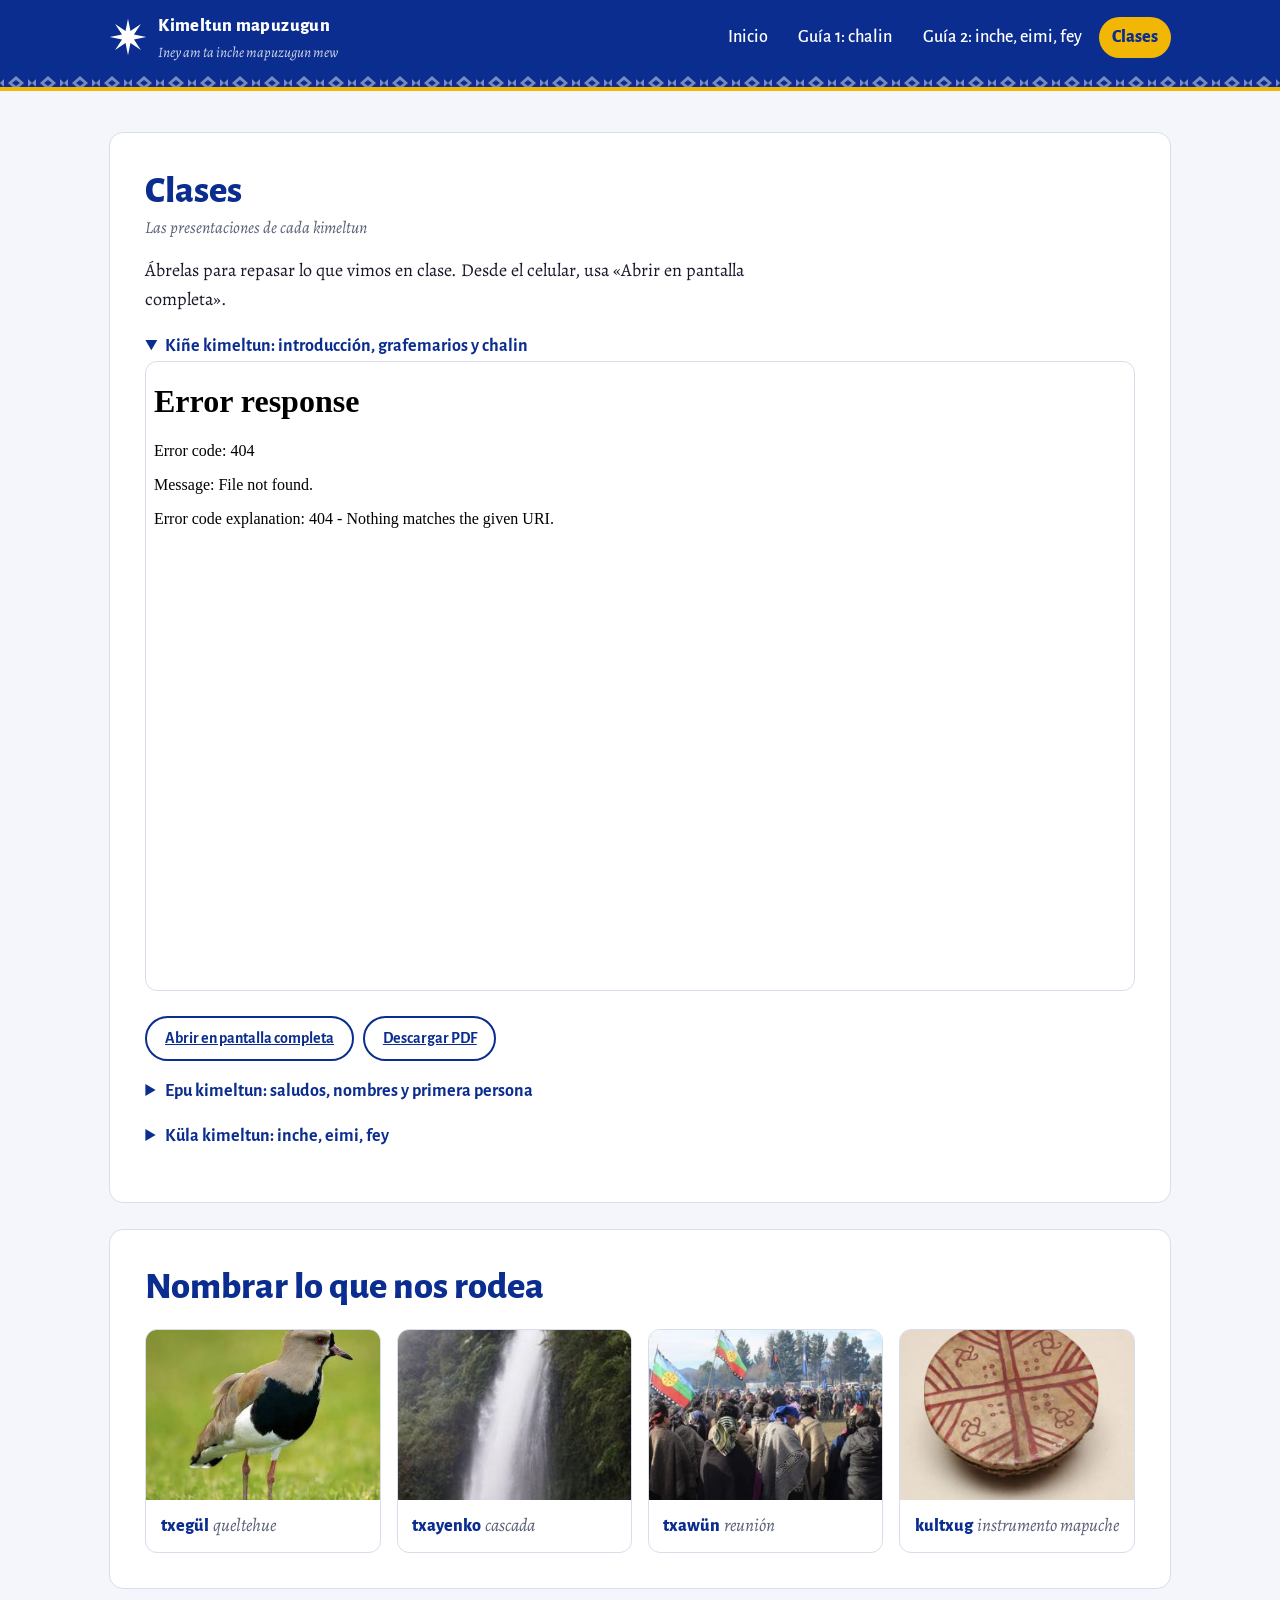
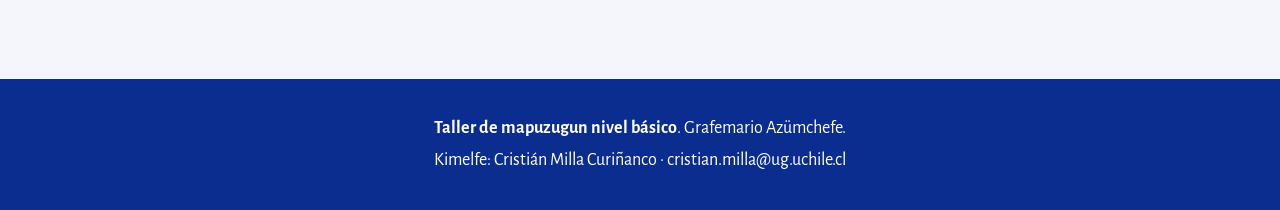
==== clases.html @ acc79091 "Add files via upload" ====
<!DOCTYPE html>
<html lang="es">
<head>
<meta charset="UTF-8">
<meta name="viewport" content="width=device-width, initial-scale=1">
<title>Clases · Kimeltun mapuzugun</title>
<link rel="icon" href="data:image/svg+xml,%3Csvg xmlns='http://www.w3.org/2000/svg' viewBox='0 0 100 100'%3E%3Crect width='100' height='100' rx='20' fill='%230A2D8F'/%3E%3Cpolygon fill='%23fff' points='50,6 56,36 81,19 64,44 94,50 64,56 81,81 56,64 50,94 44,64 19,81 36,56 6,50 36,44 19,19 44,36'/%3E%3C/svg%3E">
<link rel="preconnect" href="https://fonts.googleapis.com">
<link rel="preconnect" href="https://fonts.gstatic.com" crossorigin>
<link href="https://fonts.googleapis.com/css2?family=Alegreya+Sans:wght@400;500;700;800&family=Alegreya:ital,wght@0,400;0,500;1,400&display=swap" rel="stylesheet">
<link rel="stylesheet" href="estilos.css">
</head>
<body>
<header class="cab"><div class="cab-in">
  <a class="marca" href="index.html">
    <svg viewBox="0 0 100 100" aria-hidden="true"><polygon points="50,2 56.5,34.3 83.9,16.1 65.7,43.5 98,50 65.7,56.5 83.9,83.9 56.5,65.7 50,98 43.5,65.7 16.1,83.9 34.3,56.5 2,50 34.3,43.5 16.1,16.1 43.5,34.3"/></svg>
    <span><b>Kimeltun mapuzugun</b><small>Iney am ta inche mapuzugun mew</small></span>
  </a>
  <nav><a href="index.html">Inicio</a><a href="guia-1.html">Guía 1: chalin</a><a href="guia-2.html">Guía 2: inche, eimi, fey</a><a href="clases.html">Clases</a></nav>
</div></header>
<div class="nimin"></div>

<main>
<section class="bloque">
  <h2>Clases<small>Las presentaciones de cada kimeltun</small></h2>
  <p>Ábrelas para repasar lo que vimos en clase. Desde el celular, usa «Abrir en pantalla completa».</p>

  <details class="clase" open>
    <summary>Kiñe kimeltun: introducción, grafemarios y chalin</summary>
    <iframe src="clases/kimeltun-1.pdf" title="Presentación Kimeltun 1" loading="lazy"></iframe>
    <div class="acciones"><a class="btn sec" href="clases/kimeltun-1.pdf" target="_blank" rel="noopener">Abrir en pantalla completa</a><a class="btn sec" href="clases/kimeltun-1.pdf" download>Descargar PDF</a></div>
  </details>

  <details class="clase">
    <summary>Epu kimeltun: saludos, nombres y primera persona</summary>
    <iframe src="clases/kimeltun-2.pdf" title="Presentación Kimeltun 2" loading="lazy"></iframe>
    <div class="acciones"><a class="btn sec" href="clases/kimeltun-2.pdf" target="_blank" rel="noopener">Abrir en pantalla completa</a><a class="btn sec" href="clases/kimeltun-2.pdf" download>Descargar PDF</a></div>
  </details>

  <details class="clase">
    <summary>Küla kimeltun: inche, eimi, fey</summary>
    <iframe src="clases/kimeltun-3.pdf" title="Presentación Kimeltun 3" loading="lazy"></iframe>
    <div class="acciones"><a class="btn sec" href="clases/kimeltun-3.pdf" target="_blank" rel="noopener">Abrir en pantalla completa</a><a class="btn sec" href="clases/kimeltun-3.pdf" download>Descargar PDF</a></div>
  </details>
</section>

<section class="bloque">
  <h2>Nombrar lo que nos rodea</h2>
  <div class="grid">
    <div class="sonido"><img src="img/txegul.jpg" alt="Queltehue en el pasto" style="height:170px;width:100%;object-fit:cover"><div><span class="mz">txegül</span> <span class="es">queltehue</span></div></div>
    <div class="sonido"><img src="img/txayenko.jpg" alt="Cascada" style="height:170px;width:100%;object-fit:cover"><div><span class="mz">txayenko</span> <span class="es">cascada</span></div></div>
    <div class="sonido"><img src="img/txawun.jpg" alt="Personas reunidas en un encuentro" style="height:170px;width:100%;object-fit:cover"><div><span class="mz">txawün</span> <span class="es">reunión</span></div></div>
    <div class="sonido"><img src="img/kultxug.jpg" alt="Kultxug" style="height:170px;width:100%;object-fit:cover"><div><span class="mz">kultxug</span> <span class="es">instrumento mapuche</span></div></div>
  </div>
</section>
</main>

<footer class="pie">
  <p><b>Taller de mapuzugun nivel básico</b>. Grafemario Azümchefe.</p>
  <p>Kimelfe: Cristián Milla Curiñanco · cristian.milla@ug.uchile.cl</p>
</footer>
<script src="app.js"></script>
</body>
</html>
---- estilos.css ----
:root{
  --kallfu:#0A2D8F; --kallfu-2:#1B45B8; --kallfu-claro:#E7ECFA;
  --tinta:#16192B; --gris:#5A6078; --linea:#D8DDEB; --papel:#F4F6FB; --blanco:#fff;
  --choz:#F2B705;
  --inche:#C62828; --eimi:#1E63D6; --fey:#2E7D32;
  --ok:#2E7D32; --mal:#C62828; --casi:#B26A00;
  --sans:"Alegreya Sans",system-ui,sans-serif; --serif:"Alegreya",Georgia,serif;
  --r:14px;
}
*{box-sizing:border-box}
html{scroll-behavior:smooth}
body{margin:0;font-family:var(--serif);font-size:1.13rem;line-height:1.6;color:var(--tinta);background:var(--papel)}
h1,h2,h3,h4,button,input,select,nav,.mz,label,th{font-family:var(--sans)}
h1,h2,h3{line-height:1.15;margin:0 0 .5em}
h2{font-size:clamp(1.7rem,3.5vw,2.4rem);font-weight:800;color:var(--kallfu)}
h3{font-size:1.35rem;font-weight:800}
p{max-width:68ch}
img{max-width:100%;display:block}
a{color:var(--kallfu-2)}
:focus-visible{outline:3px solid var(--choz);outline-offset:2px}

/* Cabecera */
.cab{background:var(--kallfu);color:#fff;position:sticky;top:0;z-index:30}
.cab-in{max-width:1100px;margin:auto;padding:.7rem 1.2rem;display:flex;flex-wrap:wrap;gap:.8rem 1.5rem;align-items:center;justify-content:space-between}
.marca{display:flex;gap:.7rem;align-items:center;color:#fff;text-decoration:none}
.marca svg{width:38px;height:38px;fill:#fff}
.marca b{display:block;font-family:var(--sans);font-size:1.15rem;font-weight:800;letter-spacing:.02em}
.marca small{display:block;font-family:var(--serif);font-style:italic;opacity:.8;font-size:.9rem}
.cab nav{display:flex;flex-wrap:wrap;gap:.3rem}
.cab nav a{color:#fff;text-decoration:none;padding:.4rem .8rem;border-radius:999px;font-weight:500}
.cab nav a:hover{background:rgba(255,255,255,.12)}
.cab nav a[aria-current]{background:var(--choz);color:var(--kallfu);font-weight:800}
.nimin{height:16px;background-color:var(--kallfu);background-image:url("data:image/svg+xml,%3Csvg xmlns='http://www.w3.org/2000/svg' width='32' height='16'%3E%3Cpath d='M16 1l8 7-8 7-8-7zM16 5l-4 3 4 3 4-3z M0 8l4-4v8zM32 8l-4-4v8z' fill='%23fff' fill-opacity='.45' fill-rule='evenodd'/%3E%3C/svg%3E");border-bottom:4px solid var(--choz)}

/* Estructura */
main{max-width:1100px;margin:auto;padding:1rem 1.2rem 4rem}
.bloque{background:var(--blanco);border:1px solid var(--linea);border-radius:var(--r);padding:clamp(1.2rem,3vw,2.2rem);margin:1.6rem 0}
.bloque>h2 small{display:block;font-family:var(--serif);font-weight:400;font-style:italic;color:var(--gris);font-size:1.05rem;margin-top:.3rem}
.grid{display:grid;gap:1rem;grid-template-columns:repeat(auto-fit,minmax(220px,1fr))}
.dos{grid-template-columns:1fr 1.4fr;align-items:center}
.nota{background:var(--kallfu-claro);border-left:4px solid var(--kallfu);padding:.8rem 1rem;border-radius:0 10px 10px 0;margin:1rem 0;max-width:75ch}
.aviso{border-left-color:var(--choz);background:#FFF7DA}
.tabla-wrap{overflow-x:auto}
table{border-collapse:collapse;width:100%;font-size:1rem}
th,td{padding:.55rem .7rem;border-bottom:1px solid var(--linea);text-align:left;vertical-align:top}
th{background:var(--kallfu);color:#fff;font-weight:700}

/* Palabras en mapuzugun y personas */
.mz{font-weight:800;color:var(--kallfu)}
.es{color:var(--gris);font-style:italic}
.p-inche{--c:var(--inche)} .p-eimi{--c:var(--eimi)} .p-fey{--c:var(--fey)}
.chip{display:inline-block;font-family:var(--sans);font-weight:800;color:#fff;background:var(--c,var(--kallfu));padding:.1rem .6rem;border-radius:999px;font-size:.95em}
.suf{color:var(--c);font-weight:800;border-bottom:3px solid var(--c)}
.raiz{color:var(--tinta);font-weight:800}

/* Portada */
.portada{background:var(--kallfu);color:#fff;overflow:hidden;position:relative}
.portada-in{max-width:1100px;margin:auto;padding:4rem 1.2rem 5rem;display:grid;grid-template-columns:1.3fr 1fr;gap:2rem;align-items:center}
.portada h1{font-size:clamp(2.8rem,7vw,5.2rem);font-weight:800;letter-spacing:-.01em;margin:0}
.portada p{font-size:1.25rem;opacity:.92}
.estrella-grande{width:min(360px,70vw);justify-self:center;fill:#fff;animation:llega 1.4s cubic-bezier(.2,.8,.2,1) both,gira 90s linear 1.4s infinite}
@keyframes llega{from{transform:scale(.3) rotate(-90deg);opacity:0}to{transform:none;opacity:1}}
@keyframes gira{to{transform:rotate(360deg)}}
.rutas{display:grid;gap:1.2rem;grid-template-columns:repeat(auto-fit,minmax(260px,1fr));margin-top:-3rem;position:relative}
.ruta{background:#fff;border:1px solid var(--linea);border-top:6px solid var(--c,var(--kallfu));border-radius:var(--r);padding:1.4rem;text-decoration:none;color:var(--tinta);display:flex;flex-direction:column;gap:.4rem}
.ruta:hover{border-color:var(--c,var(--kallfu))}
.ruta b{font-family:var(--sans);font-size:1.4rem;color:var(--kallfu)}
.principios{display:grid;gap:1rem;grid-template-columns:repeat(auto-fit,minmax(220px,1fr))}
.principios div{border-top:2px solid var(--kallfu);padding-top:.6rem}
.principios .mz{font-size:1.4rem;display:block}

/* Botones */
.btn{font:inherit;font-family:var(--sans);font-weight:700;cursor:pointer;border:2px solid var(--kallfu);background:var(--kallfu);color:#fff;padding:.5rem 1.1rem;border-radius:999px;font-size:1rem}
.btn:hover{background:var(--kallfu-2)}
.btn.sec{background:#fff;color:var(--kallfu)}
.btn.sec:hover{background:var(--kallfu-claro)}
.acciones{display:flex;flex-wrap:wrap;gap:.6rem;margin-top:1rem;align-items:center}
.selector{display:flex;flex-wrap:wrap;gap:.4rem;margin:.6rem 0}
.selector button{font-family:var(--sans);font-weight:700;font-size:1rem;cursor:pointer;border:2px solid var(--linea);background:#fff;padding:.4rem .9rem;border-radius:999px;color:var(--tinta)}
.selector button[aria-pressed=true]{border-color:var(--c,var(--kallfu));background:var(--c,var(--kallfu));color:#fff}

/* Tarjetas con imagen */
.foto{border-radius:12px;overflow:hidden;background:var(--kallfu-claro)}
.foto img{width:100%;height:190px;object-fit:cover}
.sonido{border:1px solid var(--linea);border-radius:12px;overflow:hidden;background:#fff}
.sonido div{padding:.7rem .9rem}
.sonido .letra{font-family:var(--sans);font-size:2rem;font-weight:800;color:var(--kallfu);line-height:1}

/* Saludo */
.saludo-grande{font-family:var(--sans);font-weight:800;font-size:clamp(2rem,6vw,3.6rem);color:var(--kallfu);margin:.4rem 0 0}
.saludo-grande.nuevo{animation:aparece .5s ease both}
@keyframes aparece{from{opacity:0;transform:translateY(12px)}to{opacity:1;transform:none}}
.manos{display:flex;gap:.6rem;align-items:center}
.manos span{font-family:var(--sans);font-weight:800;font-size:2.4rem;color:var(--kallfu);display:inline-block}
.manos span:first-child{animation:mano-i 2.4s ease-in-out infinite}
.manos span:last-child{animation:mano-d 2.4s ease-in-out infinite}
@keyframes mano-i{50%{transform:translateX(14px)}}
@keyframes mano-d{50%{transform:translateX(-14px)}}

/* Diálogo */
.dialogo{display:flex;flex-direction:column;gap:.7rem;max-width:640px}
.globo{padding:.7rem 1rem;border-radius:16px;background:var(--kallfu-claro);max-width:85%}
.globo.b{align-self:flex-end;background:#EAF4EA}
.globo b{font-family:var(--sans);font-size:.85rem;color:var(--gris);display:block}
.globo .es{display:none}
.ver-es .globo .es{display:block}

/* Morfemas */
.morf{display:inline-flex;flex-wrap:wrap;gap:3px;align-items:stretch;font-family:var(--sans);font-weight:800;font-size:1.5rem}
.morf span{padding:.2rem .55rem;border-radius:8px;background:var(--kallfu-claro);color:var(--kallfu)}
.morf span[data-t]{position:relative;margin-bottom:1.2rem}
.morf span[data-t]::after{content:attr(data-t);position:absolute;left:0;right:0;top:100%;font-size:.7rem;font-weight:500;color:var(--gris);text-align:center;white-space:nowrap}
.morf .neg{background:var(--mal);color:#fff;animation:entra .35s ease both}
.morf .pers{background:var(--inche);color:#fff}
@keyframes entra{from{opacity:0;transform:scale(.4)}to{opacity:1;transform:none}}

/* Tarjetas que giran */
.cartas{display:grid;gap:.8rem;grid-template-columns:repeat(auto-fill,minmax(170px,1fr))}
.carta{perspective:800px;height:120px;cursor:pointer;border:0;background:none;padding:0;font:inherit}
.carta-in{position:relative;width:100%;height:100%;transition:transform .5s;transform-style:preserve-3d}
.carta.girada .carta-in{transform:rotateY(180deg)}
.cara{position:absolute;inset:0;backface-visibility:hidden;border-radius:12px;display:grid;place-items:center;padding:.6rem;text-align:center;border:1px solid var(--linea)}
.cara.frente{background:#fff;font-family:var(--sans);font-weight:800;font-size:1.3rem;color:var(--kallfu)}
.cara.atras{background:var(--kallfu);color:#fff;transform:rotateY(180deg);font-size:1.05rem}

/* Ejercicios */
.ej{border:2px dashed var(--linea);border-radius:var(--r);padding:1.2rem;margin:1.2rem 0}
.ej h3{color:var(--kallfu)}
.ej ol{padding-left:1.3rem}
.ej li{margin:.6rem 0}
input[type=text],input:not([type]),input[type=number],select,textarea{font:inherit;font-family:var(--sans);font-size:1.05rem;border:2px solid var(--linea);border-radius:8px;padding:.3rem .5rem;background:#fff;min-width:0}
input.corto{width:5.5rem} input.medio{width:11rem} input.largo{width:min(100%,34rem)}
textarea{width:100%;min-height:9rem}
.ok{border-color:var(--ok)!important;background:#EAF5EA!important}
.mal{border-color:var(--mal)!important;background:#FBEAEA!important}
.casi{border-color:var(--casi)!important;background:#FFF3DF!important}
.visto{border-style:dotted!important}
.fb{font-family:var(--sans);font-weight:700;min-height:1.4em;margin-top:.6rem}
.fb.bien{color:var(--ok)} .fb.no{color:var(--mal)}
.opc{display:flex;flex-wrap:wrap;gap:.4rem}
.opc button{font-family:var(--sans);font-weight:700;font-size:1rem;border:2px solid var(--linea);background:#fff;border-radius:10px;padding:.45rem .8rem;cursor:pointer;text-align:left}
.opc button.ok{animation:salta .4s}
.opc button.mal{animation:tiembla .35s}
@keyframes salta{50%{transform:scale(1.08)}}
@keyframes tiembla{25%{transform:translateX(-5px)}75%{transform:translateX(5px)}}
.lista-check{list-style:none;padding:0;display:grid;gap:.3rem;grid-template-columns:repeat(auto-fit,minmax(200px,1fr))}
.lista-check li{font-family:var(--sans);color:var(--gris)}
.lista-check li::before{content:"○ ";color:var(--linea)}
.lista-check li.hecho{color:var(--ok);font-weight:700}
.lista-check li.hecho::before{content:"● ";color:var(--ok)}
details{margin-top:1rem}
summary{cursor:pointer;font-family:var(--sans);font-weight:700;color:var(--kallfu)}

/* Teclado ü ñ */
.teclado{position:fixed;right:1rem;bottom:1rem;display:none;gap:.4rem;z-index:40}
.teclado.activo{display:flex}
.teclado button{width:48px;height:48px;border-radius:50%;border:0;background:var(--kallfu);color:#fff;font-family:var(--sans);font-size:1.4rem;font-weight:800;cursor:pointer;box-shadow:0 4px 12px rgba(10,45,143,.35)}

/* Conjugador */
.conj{display:grid;gap:.6rem}
.conj-fila{display:grid;grid-template-columns:7rem 1fr auto;align-items:center;gap:1rem;padding:.7rem 1rem;border-radius:12px;background:#fff;border:2px solid var(--linea);border-left:8px solid var(--c)}
.conj-fila .chip{justify-self:start}
.conj-fila .forma{font-family:var(--sans);font-size:clamp(1.5rem,4vw,2.2rem);font-weight:800}
.conj-fila .suf{display:inline-block;animation:cae .45s cubic-bezier(.3,1.4,.5,1) both}
.conj-fila:nth-child(2) .suf{animation-delay:.12s}.conj-fila:nth-child(3) .suf{animation-delay:.24s}
@keyframes cae{from{transform:translateY(-22px);opacity:0}to{transform:none;opacity:1}}

/* Semáforo */
.semaforo{text-align:center;background:var(--papel);border-radius:var(--r);padding:1.5rem}
.sem-palabra{font-family:var(--sans);font-weight:800;font-size:clamp(2.4rem,8vw,4rem);color:var(--kallfu);min-height:1.3em}
.sem-botones{display:grid;grid-template-columns:repeat(3,1fr);gap:.6rem;max-width:560px;margin:1rem auto}
.sem-botones button{border:0;border-radius:14px;padding:1rem .4rem;color:#fff;background:var(--c);font-family:var(--sans);font-weight:800;font-size:1.2rem;cursor:pointer}
.sem-botones small{display:block;font-weight:500;font-size:.85rem}
.marcador{font-family:var(--sans);color:var(--gris)}

/* Escena de roles */
.escena{display:grid;grid-template-columns:repeat(3,1fr);gap:1rem;text-align:center;margin:1.2rem 0}
.persona{position:relative;padding-top:3.2rem}
.cabeza{width:84px;height:84px;margin:auto;border-radius:50%;background:var(--c,#C9CFE0);display:grid;place-items:center;font-family:var(--sans);font-weight:800;font-size:2rem;color:#fff;transition:background .4s,transform .4s}
.persona.habla .cabeza{transform:scale(1.12)}
.rol{font-family:var(--sans);font-weight:800;font-size:1.3rem;color:var(--c);margin-top:.5rem;transition:color .4s}
.rol small{display:block;font-weight:500;font-size:.9rem;color:var(--gris)}
.burbuja{position:absolute;top:0;left:50%;transform:translateX(-50%);background:var(--tinta);color:#fff;padding:.3rem .8rem;border-radius:12px;font-family:var(--sans);font-weight:700;white-space:nowrap;animation:aparece .4s both}

/* Memes de gatos */
.memes{display:grid;gap:1rem;grid-template-columns:repeat(auto-fit,minmax(230px,1fr))}
.meme{background:#fff;border:1px solid var(--linea);border-radius:var(--r);padding:1rem;overflow:hidden}
.meme .foto{height:180px;display:grid;place-items:center;margin-bottom:.8rem}
.meme .foto img{height:170px;width:auto;object-fit:contain}
.a-camina{animation:camina 2.2s ease-in-out infinite}
.a-sale{animation:sale 2.4s ease-in infinite}
.a-mira{animation:mira 2.6s ease-in-out infinite}
.a-habla{animation:habla 1.2s ease-in-out infinite}
.a-nombre{animation:nombre 3s ease-in-out infinite}
@keyframes camina{0%,100%{transform:translateX(-18px) rotate(-3deg)}50%{transform:translateX(18px) rotate(3deg)}}
@keyframes sale{0%{transform:translateX(0)}60%{transform:translateX(0)}85%{transform:translateX(160%)}86%{transform:translateX(-160%)}100%{transform:translateX(0)}}
@keyframes mira{50%{transform:scale(1.15)}}
@keyframes habla{25%{transform:rotate(-2deg)}75%{transform:rotate(2deg)}}
@keyframes nombre{50%{transform:translateY(-8px)}}

/* Presentación */
.present{display:grid;grid-template-columns:1fr 1.2fr;gap:1.5rem}
.present label{display:block;font-weight:700;margin:.6rem 0 .2rem;font-size:.95rem}
.present input,.present select{width:100%}
.salida ol{padding-left:1.4rem;margin:0}
.salida li{margin:.35rem 0}
.salida .mz{font-size:1.15rem}
.salida .es{display:block;font-size:.95rem}
.clase{margin:1rem 0}
.clase iframe{width:100%;height:min(70vh,640px);border:1px solid var(--linea);border-radius:12px;background:#fff}

.pie{background:var(--kallfu);color:#fff;text-align:center;padding:2rem 1rem;font-family:var(--sans)}
.pie p{margin:.2rem auto}
.solo-print{display:none}

@media (max-width:760px){
  .cab{position:static}
  .portada-in,.present,.dos{grid-template-columns:1fr}
  .estrella-grande{width:180px;grid-row:1}
  .conj-fila{grid-template-columns:5rem 1fr}
  .conj-fila .es{grid-column:1/-1}
}
@media (prefers-reduced-motion:reduce){*,*::before,*::after{animation:none!important;transition:none!important}}

@media print{
  @page{margin:14mm}
  body{background:#fff;font-size:11pt}
  .cab,.nimin,.pie,.teclado,.solo-web,.acciones,.revisar,.btn{display:none!important}
  .solo-print{display:block}
  .bloque{border:0;padding:0;margin:0 0 8mm;break-inside:auto}
  h2{break-after:avoid}
  .ej{border:1px solid #999;break-inside:avoid}
  input,select{border:0!important;border-bottom:1px solid #000!important;border-radius:0;background:none!important;color:#000}
  textarea{border:1px solid #000}
  .globo .es{display:block}
  *{animation:none!important}
}
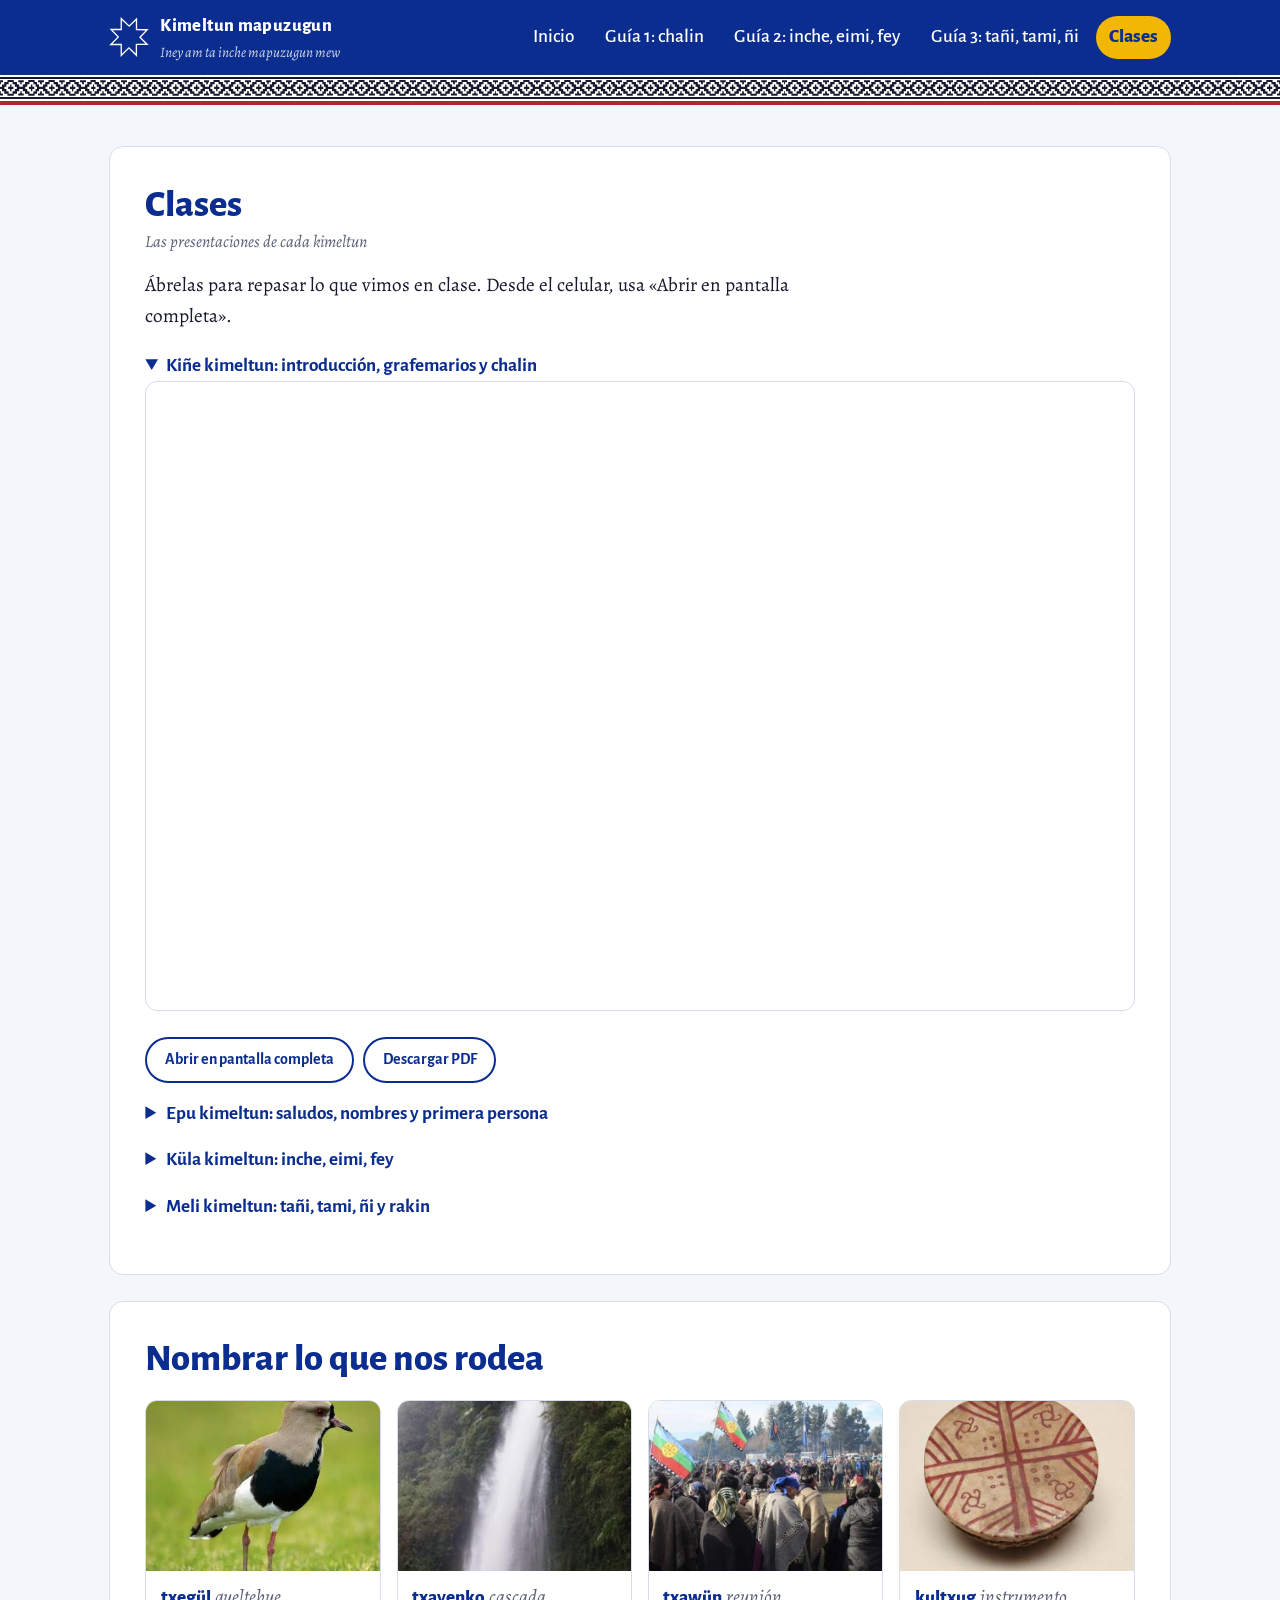
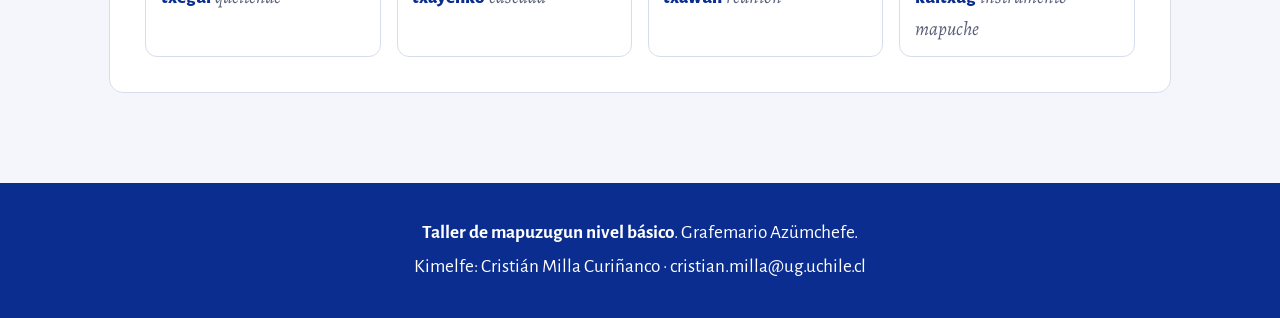
==== commit 87d5f43b: "Add files via upload" ====
--- a/clases.html
+++ b/clases.html
@@ -4,7 +4,7 @@
 <meta charset="UTF-8">
 <meta name="viewport" content="width=device-width, initial-scale=1">
 <title>Clases · Kimeltun mapuzugun</title>
-<link rel="icon" href="data:image/svg+xml,%3Csvg xmlns='http://www.w3.org/2000/svg' viewBox='0 0 100 100'%3E%3Crect width='100' height='100' rx='20' fill='%230A2D8F'/%3E%3Cpolygon fill='%23fff' points='50,6 56,36 81,19 64,44 94,50 64,56 81,81 56,64 50,94 44,64 19,81 36,56 6,50 36,44 19,19 44,36'/%3E%3C/svg%3E">
+<link rel="icon" href="data:image/svg+xml,%3Csvg xmlns=%27http://www.w3.org/2000/svg%27 viewBox=%270 0 549 554%27%3E%3Cpath fill-rule=%27evenodd%27 fill=%27%230A2D8F%27 d=%27M158%200%20158%20162%206%20164%20114%20276%200%20391%20158%20392%20158%20553%20273%20441%20386%20553%20386%20391%20388%20389%20548%20389%20440%20281%20548%20167%20388%20167%20387%206%20277%20114ZM177%2045%20277%20140%20367%2051%20369%2053%20369%20185%20504%20186%20414%20280%20503%20370%20368%20371%20367%20507%20274%20414%20177%20508%20176%20372%2045%20371%20139%20277%2050%20183%20176%20182Z%27/%3E%3C/svg%3E">
 <link rel="preconnect" href="https://fonts.googleapis.com">
 <link rel="preconnect" href="https://fonts.gstatic.com" crossorigin>
 <link href="https://fonts.googleapis.com/css2?family=Alegreya+Sans:wght@400;500;700;800&family=Alegreya:ital,wght@0,400;0,500;1,400&display=swap" rel="stylesheet">
@@ -13,10 +13,10 @@
 <body>
 <header class="cab"><div class="cab-in">
   <a class="marca" href="index.html">
-    <svg viewBox="0 0 100 100" aria-hidden="true"><polygon points="50,2 56.5,34.3 83.9,16.1 65.7,43.5 98,50 65.7,56.5 83.9,83.9 56.5,65.7 50,98 43.5,65.7 16.1,83.9 34.3,56.5 2,50 34.3,43.5 16.1,16.1 43.5,34.3"/></svg>
+    <svg viewBox="0 0 549 554" aria-hidden="true"><path fill-rule="evenodd" d="M158 0 158 162 6 164 114 276 0 391 158 392 158 553 273 441 386 553 386 391 388 389 548 389 440 281 548 167 388 167 387 6 277 114ZM177 45 277 140 367 51 369 53 369 185 504 186 414 280 503 370 368 371 367 507 274 414 177 508 176 372 45 371 139 277 50 183 176 182Z"/></svg>
     <span><b>Kimeltun mapuzugun</b><small>Iney am ta inche mapuzugun mew</small></span>
   </a>
-  <nav><a href="index.html">Inicio</a><a href="guia-1.html">Guía 1: chalin</a><a href="guia-2.html">Guía 2: inche, eimi, fey</a><a href="clases.html">Clases</a></nav>
+  <nav><a href="index.html">Inicio</a><a href="guia-1.html">Guía 1: chalin</a><a href="guia-2.html">Guía 2: inche, eimi, fey</a><a href="guia-3.html">Guía 3: tañi, tami, ñi</a><a href="clases.html">Clases</a></nav>
 </div></header>
 <div class="nimin"></div>
 
@@ -42,6 +42,12 @@
     <iframe src="clases/kimeltun-3.pdf" title="Presentación Kimeltun 3" loading="lazy"></iframe>
     <div class="acciones"><a class="btn sec" href="clases/kimeltun-3.pdf" target="_blank" rel="noopener">Abrir en pantalla completa</a><a class="btn sec" href="clases/kimeltun-3.pdf" download>Descargar PDF</a></div>
   </details>
+
+  <details class="clase">
+    <summary>Meli kimeltun: tañi, tami, ñi y rakin</summary>
+    <iframe src="clases/kimeltun-4.pdf" title="Presentación Kimeltun 4" loading="lazy"></iframe>
+    <div class="acciones"><a class="btn sec" href="clases/kimeltun-4.pdf" target="_blank" rel="noopener">Abrir en pantalla completa</a><a class="btn sec" href="clases/kimeltun-4.pdf" download>Descargar PDF</a></div>
+  </details>
 </section>
 
 <section class="bloque">
--- a/estilos.css
+++ b/estilos.css
@@ -5,11 +5,11 @@
   --inche:#C62828; --eimi:#1E63D6; --fey:#2E7D32;
   --ok:#2E7D32; --mal:#C62828; --casi:#B26A00;
   --sans:"Alegreya Sans",system-ui,sans-serif; --serif:"Alegreya",Georgia,serif;
-  --r:14px;
+  --r:14px; --copihue:#B3262E; --hoja:#3E6B3A; --madera:#8A5A2B; --crudo:#F6F2E8;
 }
 *{box-sizing:border-box}
 html{scroll-behavior:smooth}
-body{margin:0;font-family:var(--serif);font-size:1.13rem;line-height:1.6;color:var(--tinta);background:var(--papel)}
+body{margin:0;font-family:var(--serif);font-size:1.2rem;line-height:1.6;color:var(--tinta);background:var(--papel)}
 h1,h2,h3,h4,button,input,select,nav,.mz,label,th{font-family:var(--sans)}
 h1,h2,h3{line-height:1.15;margin:0 0 .5em}
 h2{font-size:clamp(1.7rem,3.5vw,2.4rem);font-weight:800;color:var(--kallfu)}
@@ -23,19 +23,19 @@
 .cab{background:var(--kallfu);color:#fff;position:sticky;top:0;z-index:30}
 .cab-in{max-width:1100px;margin:auto;padding:.7rem 1.2rem;display:flex;flex-wrap:wrap;gap:.8rem 1.5rem;align-items:center;justify-content:space-between}
 .marca{display:flex;gap:.7rem;align-items:center;color:#fff;text-decoration:none}
-.marca svg{width:38px;height:38px;fill:#fff}
+.marca svg{width:40px;height:40px;fill:#fff}
 .marca b{display:block;font-family:var(--sans);font-size:1.15rem;font-weight:800;letter-spacing:.02em}
 .marca small{display:block;font-family:var(--serif);font-style:italic;opacity:.8;font-size:.9rem}
 .cab nav{display:flex;flex-wrap:wrap;gap:.3rem}
 .cab nav a{color:#fff;text-decoration:none;padding:.4rem .8rem;border-radius:999px;font-weight:500}
 .cab nav a:hover{background:rgba(255,255,255,.12)}
 .cab nav a[aria-current]{background:var(--choz);color:var(--kallfu);font-weight:800}
-.nimin{height:16px;background-color:var(--kallfu);background-image:url("data:image/svg+xml,%3Csvg xmlns='http://www.w3.org/2000/svg' width='32' height='16'%3E%3Cpath d='M16 1l8 7-8 7-8-7zM16 5l-4 3 4 3 4-3z M0 8l4-4v8zM32 8l-4-4v8z' fill='%23fff' fill-opacity='.45' fill-rule='evenodd'/%3E%3C/svg%3E");border-bottom:4px solid var(--choz)}
+.nimin{height:30px;background-color:#fff;background-image:url("data:image/svg+xml,%3Csvg xmlns='http://www.w3.org/2000/svg' viewBox='0 0 790 421'%3E%3Cg transform='translate(790 0) rotate(90)'%3E%3Cpath fill='%2316192B' fill-rule='evenodd' d='M356 734 317 734 317 772 275 773 275 789 356 789ZM61 734 61 789 141 789 141 773 100 772 99 734ZM187 537 187 572 185 574 142 574 142 600 185 600 187 602 187 637 230 637 230 601 274 600 274 574 231 574 230 537ZM317 342 317 381 275 382 275 408 316 408 317 447 356 447 356 343ZM61 342 61 447 99 447 100 409 141 408 141 382 101 382 100 343ZM187 145 187 181 143 182 142 208 185 208 187 210 187 245 230 245 230 209 274 208 274 182 231 182 230 145ZM381 0 381 789 420 789 420 1ZM275 0 275 16 317 17 317 56 356 56 356 0ZM187 0 186 37 142 37 141 79 98 79 98 139 59 140 59 258 98 259 98 319 141 319 142 361 185 361 187 363 187 427 185 429 142 429 141 470 98 471 98 531 59 532 59 649 98 650 98 710 140 710 142 712 142 752 185 752 187 754 187 789 230 789 231 752 274 752 274 712 276 710 319 710 319 650 358 649 358 532 319 531 319 471 275 470 274 429 232 429 230 427 230 362 274 361 275 319 319 319 319 259 358 258 358 140 319 139 319 79 275 79 274 37 231 37 230 0ZM187 474 230 474 231 511 274 511 275 553 320 554 320 627 275 628 275 669 231 670 230 707 187 707 186 670 143 670 141 668 141 628 97 627 97 554 141 553 141 512 186 511ZM187 83 230 83 231 120 275 121 276 162 320 163 320 235 276 236 275 277 231 278 230 315 187 315 185 278 141 277 141 236 97 235 97 163 141 162 141 121 185 120ZM61 56 99 56 100 17 141 16 141 0 61 0ZM0 0 0 789 38 789 38 0Z'/%3E%3C/g%3E%3C/svg%3E");background-size:auto 22px;background-repeat:repeat-x;background-position:center;border-bottom:4px solid var(--copihue)}
 
 /* Estructura */
 main{max-width:1100px;margin:auto;padding:1rem 1.2rem 4rem}
 .bloque{background:var(--blanco);border:1px solid var(--linea);border-radius:var(--r);padding:clamp(1.2rem,3vw,2.2rem);margin:1.6rem 0}
-.bloque>h2 small{display:block;font-family:var(--serif);font-weight:400;font-style:italic;color:var(--gris);font-size:1.05rem;margin-top:.3rem}
+.bloque h2 small{display:block;font-family:var(--serif);font-weight:400;font-style:italic;color:var(--gris);font-size:1.05rem;margin-top:.3rem}
 .grid{display:grid;gap:1rem;grid-template-columns:repeat(auto-fit,minmax(220px,1fr))}
 .dos{grid-template-columns:1fr 1.4fr;align-items:center}
 .nota{background:var(--kallfu-claro);border-left:4px solid var(--kallfu);padding:.8rem 1rem;border-radius:0 10px 10px 0;margin:1rem 0;max-width:75ch}
@@ -44,6 +44,7 @@
 table{border-collapse:collapse;width:100%;font-size:1rem}
 th,td{padding:.55rem .7rem;border-bottom:1px solid var(--linea);text-align:left;vertical-align:top}
 th{background:var(--kallfu);color:#fff;font-weight:700}
+td.mz{font-size:1.25rem}
 
 /* Palabras en mapuzugun y personas */
 .mz{font-weight:800;color:var(--kallfu)}
@@ -70,7 +71,7 @@
 .principios .mz{font-size:1.4rem;display:block}
 
 /* Botones */
-.btn{font:inherit;font-family:var(--sans);font-weight:700;cursor:pointer;border:2px solid var(--kallfu);background:var(--kallfu);color:#fff;padding:.5rem 1.1rem;border-radius:999px;font-size:1rem}
+.btn{font:inherit;font-family:var(--sans);font-weight:700;cursor:pointer;border:2px solid var(--kallfu);background:var(--kallfu);color:#fff;padding:.5rem 1.1rem;border-radius:999px;font-size:1rem;text-decoration:none;display:inline-block}
 .btn:hover{background:var(--kallfu-2)}
 .btn.sec{background:#fff;color:var(--kallfu)}
 .btn.sec:hover{background:var(--kallfu-claro)}
@@ -117,7 +118,7 @@
 /* Tarjetas que giran */
 .cartas{display:grid;gap:.8rem;grid-template-columns:repeat(auto-fill,minmax(170px,1fr))}
 .carta{perspective:800px;height:120px;cursor:pointer;border:0;background:none;padding:0;font:inherit}
-.carta-in{position:relative;width:100%;height:100%;transition:transform .5s;transform-style:preserve-3d}
+.carta-in{position:relative;display:block;width:100%;height:100%;transition:transform .5s;transform-style:preserve-3d}
 .carta.girada .carta-in{transform:rotateY(180deg)}
 .cara{position:absolute;inset:0;backface-visibility:hidden;border-radius:12px;display:grid;place-items:center;padding:.6rem;text-align:center;border:1px solid var(--linea)}
 .cara.frente{background:#fff;font-family:var(--sans);font-weight:800;font-size:1.3rem;color:var(--kallfu)}
@@ -220,6 +221,89 @@
   .conj-fila{grid-template-columns:5rem 1fr}
   .conj-fila .es{grid-column:1/-1}
 }
+/* ---------- Witxal (diseños de telar) ---------- */
+.faja{height:26px;background-image:url("data:image/svg+xml,%3Csvg xmlns='http://www.w3.org/2000/svg' viewBox='0 0 790 421'%3E%3Cg transform='translate(790 0) rotate(90)'%3E%3Cpath fill='%2316192B' fill-rule='evenodd' d='M356 734 317 734 317 772 275 773 275 789 356 789ZM61 734 61 789 141 789 141 773 100 772 99 734ZM187 537 187 572 185 574 142 574 142 600 185 600 187 602 187 637 230 637 230 601 274 600 274 574 231 574 230 537ZM317 342 317 381 275 382 275 408 316 408 317 447 356 447 356 343ZM61 342 61 447 99 447 100 409 141 408 141 382 101 382 100 343ZM187 145 187 181 143 182 142 208 185 208 187 210 187 245 230 245 230 209 274 208 274 182 231 182 230 145ZM381 0 381 789 420 789 420 1ZM275 0 275 16 317 17 317 56 356 56 356 0ZM187 0 186 37 142 37 141 79 98 79 98 139 59 140 59 258 98 259 98 319 141 319 142 361 185 361 187 363 187 427 185 429 142 429 141 470 98 471 98 531 59 532 59 649 98 650 98 710 140 710 142 712 142 752 185 752 187 754 187 789 230 789 231 752 274 752 274 712 276 710 319 710 319 650 358 649 358 532 319 531 319 471 275 470 274 429 232 429 230 427 230 362 274 361 275 319 319 319 319 259 358 258 358 140 319 139 319 79 275 79 274 37 231 37 230 0ZM187 474 230 474 231 511 274 511 275 553 320 554 320 627 275 628 275 669 231 670 230 707 187 707 186 670 143 670 141 668 141 628 97 627 97 554 141 553 141 512 186 511ZM187 83 230 83 231 120 275 121 276 162 320 163 320 235 276 236 275 277 231 278 230 315 187 315 185 278 141 277 141 236 97 235 97 163 141 162 141 121 185 120ZM61 56 99 56 100 17 141 16 141 0 61 0ZM0 0 0 789 38 789 38 0Z'/%3E%3C/g%3E%3C/svg%3E");background-size:auto 26px;background-repeat:repeat-x;background-position:center;max-width:420px;margin:2.4rem auto 1.2rem;opacity:.9}
+.faja.corta{max-width:180px;margin:0 0 1rem}
+.luku{fill:var(--kallfu);display:block}
+.intro-guia{display:grid;grid-template-columns:1fr 150px;gap:2rem;align-items:center}
+.intro-guia .luku{width:150px;height:auto;animation:respira 5s ease-in-out infinite}
+@keyframes respira{50%{transform:translateY(-6px)}}
+/* ---------- Portada con marco ---------- */
+.bienvenida{background:var(--crudo);position:relative;overflow:hidden;padding:3rem 1.2rem 4rem}
+.bienvenida::before,.bienvenida::after{content:"";position:absolute;top:0;bottom:0;width:58px;background-image:url("data:image/svg+xml,%3Csvg xmlns='http://www.w3.org/2000/svg' viewBox='0 0 421 790'%3E%3Cpath fill='%2316192B' fill-rule='evenodd' d='M356 734 317 734 317 772 275 773 275 789 356 789ZM61 734 61 789 141 789 141 773 100 772 99 734ZM187 537 187 572 185 574 142 574 142 600 185 600 187 602 187 637 230 637 230 601 274 600 274 574 231 574 230 537ZM317 342 317 381 275 382 275 408 316 408 317 447 356 447 356 343ZM61 342 61 447 99 447 100 409 141 408 141 382 101 382 100 343ZM187 145 187 181 143 182 142 208 185 208 187 210 187 245 230 245 230 209 274 208 274 182 231 182 230 145ZM381 0 381 789 420 789 420 1ZM275 0 275 16 317 17 317 56 356 56 356 0ZM187 0 186 37 142 37 141 79 98 79 98 139 59 140 59 258 98 259 98 319 141 319 142 361 185 361 187 363 187 427 185 429 142 429 141 470 98 471 98 531 59 532 59 649 98 650 98 710 140 710 142 712 142 752 185 752 187 754 187 789 230 789 231 752 274 752 274 712 276 710 319 710 319 650 358 649 358 532 319 531 319 471 275 470 274 429 232 429 230 427 230 362 274 361 275 319 319 319 319 259 358 258 358 140 319 139 319 79 275 79 274 37 231 37 230 0ZM187 474 230 474 231 511 274 511 275 553 320 554 320 627 275 628 275 669 231 670 230 707 187 707 186 670 143 670 141 668 141 628 97 627 97 554 141 553 141 512 186 511ZM187 83 230 83 231 120 275 121 276 162 320 163 320 235 276 236 275 277 231 278 230 315 187 315 185 278 141 277 141 236 97 235 97 163 141 162 141 121 185 120ZM61 56 99 56 100 17 141 16 141 0 61 0ZM0 0 0 789 38 789 38 0Z'/%3E%3C/svg%3E");background-size:58px auto;background-repeat:repeat-y;opacity:.92}
+.bienvenida::before{left:clamp(8px,6vw,90px)} .bienvenida::after{right:clamp(8px,6vw,90px)}
+.marco{position:relative;max-width:760px;margin:auto;padding:3.2rem clamp(1.2rem,4vw,3rem) 2.4rem;text-align:center}
+.marco>svg.borde{position:absolute;inset:0;width:100%;height:100%;overflow:visible}
+.marco>svg.borde path{fill:none;stroke:var(--copihue);stroke-width:2;vector-effect:non-scaling-stroke}
+.marco{z-index:1}
+.marco .estrella-mini{width:70px;height:70px;fill:var(--kallfu);margin:-5.2rem auto 1rem;background:var(--crudo);padding:6px;border-radius:50%;animation:llega 1.2s both,gira 60s linear 1.2s infinite}
+.marco h1{font-size:clamp(2.4rem,6vw,4.2rem);color:var(--copihue);margin:0;letter-spacing:.02em}
+.marco .sub{font-family:var(--sans);font-weight:700;color:var(--madera);font-size:1.2rem;margin:.3rem auto 1.4rem}
+.video{position:relative;aspect-ratio:16/9;border-radius:12px;overflow:hidden;background:#000;box-shadow:0 10px 30px rgba(10,45,143,.18)}
+.video iframe{position:absolute;inset:0;width:100%;height:100%;border:0}
+.credito{font-size:1rem;margin:.8rem auto 0;color:var(--gris)}
+.credito b{color:var(--tinta)}
+.rutas.sin-solape{margin-top:2rem}
+
+/* ---------- Grafemario ---------- */
+.grafemas{display:grid;gap:.8rem;grid-template-columns:repeat(auto-fit,minmax(170px,1fr))}
+.grafema{border:2px solid var(--linea);border-radius:var(--r);padding:1rem;background:#fff;cursor:pointer;text-align:left;font:inherit}
+.grafema:hover,.grafema[aria-pressed=true]{border-color:var(--kallfu);background:var(--kallfu-claro)}
+.grafema .g{font-family:var(--sans);font-size:3.2rem;font-weight:800;color:var(--kallfu);line-height:1}
+.grafema .eq{font-family:var(--sans);font-size:1rem;color:var(--gris);margin:.3rem 0}
+.grafema .eq b{color:var(--tinta)}
+.grafema .ej-g{font-family:var(--sans);font-size:1.25rem;font-weight:700}
+mark{background:var(--choz);color:var(--kallfu);border-radius:4px;padding:0 2px}
+.conversor{margin-top:1.5rem;padding:1.2rem;border-radius:var(--r);background:var(--papel)}
+.conversor input{font-size:1.4rem;width:min(100%,22rem)}
+.conv-salida{display:grid;gap:.6rem;grid-template-columns:repeat(auto-fit,minmax(180px,1fr));margin-top:1rem}
+.conv-salida div{background:#fff;border-radius:12px;padding:.7rem 1rem;border:1px solid var(--linea)}
+.conv-salida small{display:block;font-family:var(--sans);color:var(--gris)}
+.conv-salida b{font-family:var(--sans);font-size:1.6rem;color:var(--kallfu)}
+
+/* ---------- Chat tipo mensajería ---------- */
+.wsp-zona{display:grid;grid-template-columns:minmax(0,420px) 1fr;gap:1.5rem;align-items:start}
+.wsp{border-radius:22px;overflow:hidden;border:1px solid var(--linea);background:#EFE9DF;box-shadow:0 10px 30px rgba(22,25,43,.12)}
+.wsp-cab{display:flex;gap:.7rem;align-items:center;background:var(--kallfu);color:#fff;padding:.7rem 1rem;font-family:var(--sans)}
+.wsp-cab .av{width:40px;height:40px;border-radius:50%;background:var(--choz);color:var(--kallfu);display:grid;place-items:center;font-weight:800}
+.wsp-cab small{display:block;opacity:.8}
+.wsp-msgs{height:400px;overflow-y:auto;padding:1rem;display:flex;flex-direction:column;gap:.45rem;background-image:radial-gradient(rgba(10,45,143,.06) 1px,transparent 1px);background-size:14px 14px}
+.msg{max-width:80%;padding:.45rem .8rem;border-radius:12px;font-family:var(--sans);font-size:1.1rem;animation:aparece .3s both;box-shadow:0 1px 1px rgba(0,0,0,.08)}
+.msg.ella{background:#fff;align-self:flex-start;border-top-left-radius:2px}
+.msg.yo{background:#D9FDD3;align-self:flex-end;border-top-right-radius:2px}
+.msg small{display:block;text-align:right;font-size:.72rem;color:var(--gris)}
+.msg.sis{align-self:center;background:#FFF5C9;font-size:.95rem;max-width:92%;text-align:center;color:var(--tinta)}
+.escribiendo{align-self:flex-start;background:#fff;border-radius:12px;padding:.6rem .8rem;display:flex;gap:4px}
+.escribiendo i{width:7px;height:7px;border-radius:50%;background:var(--gris);animation:punto 1s infinite}
+.escribiendo i:nth-child(2){animation-delay:.2s}.escribiendo i:nth-child(3){animation-delay:.4s}
+@keyframes punto{50%{transform:translateY(-4px);opacity:.4}}
+.wsp-sug{display:flex;flex-wrap:wrap;gap:.35rem;padding:.5rem .7rem 0;background:#F6F1E9}
+.wsp-sug button{font-family:var(--sans);font-size:.95rem;border:1px solid var(--kallfu);color:var(--kallfu);background:#fff;border-radius:999px;padding:.2rem .7rem;cursor:pointer}
+.wsp-pie{display:flex;gap:.5rem;padding:.6rem .7rem;background:#F6F1E9}
+.wsp-pie input{flex:1;border-radius:999px;border:1px solid var(--linea);padding:.5rem .9rem}
+.wsp-pie button{width:44px;height:44px;border-radius:50%;border:0;background:var(--fey);color:#fff;font-size:1.2rem;cursor:pointer}
+.glosa{min-height:3rem}
+.glosa h4{margin:0 0 .4rem;font-size:1rem;color:var(--gris)}
+.glosa-chips{display:flex;flex-wrap:wrap;gap:.4rem}
+.gl{background:#fff;border:1px solid var(--linea);border-left:5px solid var(--c,var(--kallfu));border-radius:8px;padding:.25rem .6rem;font-family:var(--sans);font-size:1rem;animation:aparece .25s both}
+.gl b{color:var(--kallfu)}
+.explica{background:#fff;border:1px solid var(--linea);border-radius:var(--r);padding:1rem 1.2rem;margin-top:1rem}
+.explica p{margin:.3rem 0}
+.tarea{font-family:var(--sans);font-weight:700;color:var(--copihue)}
+
+/* ---------- Traductor de estados ---------- */
+.traductor{margin-top:1.5rem;padding:1.3rem;border-radius:var(--r);background:var(--papel);border:2px solid var(--kallfu-claro)}
+.traductor input{font-size:1.3rem;width:min(100%,30rem)}
+.tr-frase{font-family:var(--sans);font-weight:800;font-size:clamp(1.6rem,4vw,2.2rem);color:var(--kallfu);margin:.6rem 0}
+.morf .pers.p-eimi{background:var(--eimi)} .morf .pers.p-fey{background:var(--fey)}
+.morf .tiempo{background:var(--choz);color:var(--kallfu)}
+.fuente{display:inline-block;font-family:var(--sans);font-size:.85rem;font-weight:700;padding:.1rem .6rem;border-radius:999px;background:#EAF5EA;color:var(--ok)}
+.fuente.verif{background:#FFF3DF;color:var(--casi)}
+
+@media (max-width:760px){
+  .wsp-zona{grid-template-columns:1fr}
+    }
+
 @media (prefers-reduced-motion:reduce){*,*::before,*::after{animation:none!important;transition:none!important}}
 
 @media print{
@@ -235,3 +319,100 @@
   .globo .es{display:block}
   *{animation:none!important}
 }
+.numeros{display:grid;gap:.6rem;grid-template-columns:repeat(auto-fill,minmax(110px,1fr))}
+.numero{border:2px solid var(--linea);border-radius:12px;background:#fff;text-align:center;padding:.6rem .4rem}
+.numero b{display:block;font-family:var(--sans);font-size:2.2rem;color:var(--copihue);line-height:1.1}
+.numero span{font-family:var(--sans);font-weight:800;font-size:1.3rem;color:var(--kallfu)}
+.morf .dec{background:var(--kallfu);color:#fff} .morf .uni{background:var(--fey);color:#fff} .morf .cen{background:var(--copihue);color:#fff}
+.banco-cats{display:flex;flex-wrap:wrap;gap:.35rem;margin:.6rem 0}
+.banco-cats button{font-family:var(--sans);font-size:.95rem;border:1px solid var(--linea);background:#fff;border-radius:999px;padding:.25rem .75rem;cursor:pointer}
+.banco-cats button[aria-pressed=true]{background:var(--kallfu);color:#fff;border-color:var(--kallfu)}
+.banco{display:flex;flex-wrap:wrap;gap:.35rem;max-height:260px;overflow-y:auto;padding:.6rem;border:1px solid var(--linea);border-radius:12px;background:var(--papel)}
+.banco button{font-family:var(--sans);font-weight:700;font-size:1rem;border:2px solid transparent;background:#fff;border-radius:8px;padding:.25rem .6rem;cursor:pointer;color:var(--kallfu)}
+.banco button small{font-weight:400;color:var(--gris);margin-left:.3rem}
+.banco button[aria-pressed=true]{border-color:var(--kallfu);background:var(--kallfu-claro)}
+.pregunta-par{display:grid;gap:1rem;grid-template-columns:repeat(auto-fit,minmax(260px,1fr));margin:1rem 0}
+.par{border:2px solid var(--linea);border-top:8px solid var(--c);border-radius:var(--r);padding:1rem 1.2rem;background:#fff}
+.par .q{font-family:var(--sans);font-size:1.8rem;font-weight:800}
+.par .flecha{color:var(--gris);font-family:var(--sans);margin:.3rem 0}
+.frase-grande{font-family:var(--sans);font-weight:800;font-size:clamp(1.5rem,4vw,2.1rem);color:var(--kallfu);margin:.8rem 0 .2rem}
+
+/* ---------- Guía 3 ---------- */
+.frase-pos{font-family:var(--sans);font-weight:800;font-size:clamp(2rem,6vw,3.2rem);color:var(--kallfu);margin:.6rem 0 0;animation:aparece .35s both}
+.pos{color:var(--c);border-bottom:4px solid var(--c)}
+.dos-preg{display:grid;gap:1rem;grid-template-columns:repeat(auto-fit,minmax(260px,1fr))}
+.dos-preg .par .q{font-size:1.5rem}
+.interruptor{display:inline-flex;align-items:center;gap:.5rem;font-family:var(--sans);font-weight:700;margin-right:1.2rem}
+.interruptor input{width:22px;height:22px}
+.orden-frase{min-height:3.4rem;border:2px dashed var(--linea);border-radius:12px;padding:.5rem;display:flex;flex-wrap:wrap;gap:.4rem;align-items:center;margin:.6rem 0;background:#fff}
+.orden-frase.ok{border-style:solid} .orden-frase.mal{border-style:solid}
+.palabra{font-family:var(--sans);font-weight:800;font-size:1.25rem;border:2px solid var(--kallfu);background:#fff;color:var(--kallfu);border-radius:10px;padding:.3rem .8rem;cursor:pointer;animation:aparece .25s both}
+.orden-frase .palabra{background:var(--kallfu);color:#fff}
+.palabras{display:flex;flex-wrap:wrap;gap:.4rem}
+
+/* ---------- Awkantun en dupla (pantalla completa) ---------- */
+.inicio-quiz{display:grid;grid-template-columns:auto 1fr;gap:1.5rem;align-items:center;background:var(--kallfu);color:#fff;border-radius:var(--r);padding:clamp(1.2rem,4vw,2.4rem)}
+.inicio-quiz .lukus{display:flex;gap:.6rem}
+.inicio-quiz .lukus svg{width:70px;height:112px;fill:#fff}
+.inicio-quiz h3{font-size:clamp(1.6rem,4vw,2.3rem);margin:0}
+.inicio-quiz input{font-size:1.2rem;width:min(100%,20rem)}
+.inicio-quiz .btn{background:var(--choz);color:var(--kallfu);border-color:var(--choz);font-size:1.2rem;padding:.6rem 1.6rem}
+.quiz{position:fixed;inset:0;z-index:100;background:var(--crudo);display:none;flex-direction:column;overflow-y:auto}
+.quiz.abierto{display:flex}
+.quiz-cab{display:flex;justify-content:space-between;align-items:center;padding:.8rem 1.4rem;background:var(--kallfu);color:#fff;font-family:var(--sans);font-weight:700}
+.quiz-cab button{background:none;border:2px solid #fff;color:#fff;border-radius:999px;padding:.3rem .9rem;font-family:var(--sans);font-weight:700;cursor:pointer}
+.barra{height:10px;background:var(--kallfu-claro)} .barra i{display:block;height:100%;background:var(--choz);transition:width .4s}
+.quiz-cuerpo{flex:1;display:flex;flex-direction:column;justify-content:center;max-width:980px;width:100%;margin:auto;padding:1.5rem}
+.q-num{font-family:var(--sans);font-weight:800;color:var(--copihue);font-size:1.2rem;letter-spacing:.05em}
+.q-texto{font-family:var(--sans);font-weight:800;font-size:clamp(1.7rem,4.8vw,3rem);color:var(--kallfu);line-height:1.2;margin:.4rem 0 1.4rem}
+.q-texto .es{font-size:.6em;font-weight:500;display:block;margin-top:.3rem}
+.q-opciones{display:grid;gap:.8rem}
+.q-opciones button{font-family:var(--sans);font-weight:800;font-size:clamp(1.3rem,3.4vw,2rem);text-align:left;padding:1rem 1.3rem;border-radius:16px;border:3px solid var(--linea);background:#fff;color:var(--tinta);cursor:pointer;display:flex;gap:1rem;align-items:center;transition:transform .15s}
+.q-opciones button:hover:not(:disabled){border-color:var(--kallfu);transform:translateY(-2px)}
+.q-opciones button b{display:grid;place-items:center;min-width:2.2em;height:2.2em;border-radius:50%;background:var(--kallfu);color:#fff;font-size:.7em}
+.q-opciones button.ok{border-color:var(--ok);background:#EAF5EA}
+.q-opciones button.mal{border-color:var(--mal);background:#FBEAEA;animation:tiembla .35s}
+.q-fb{margin-top:1.2rem;border-radius:16px;padding:1rem 1.3rem;font-size:1.2rem;animation:aparece .3s both}
+.q-fb h4{font-family:var(--sans);font-size:clamp(1.8rem,5vw,2.6rem);margin:0 0 .3rem}
+.q-fb.bien{background:#EAF5EA} .q-fb.bien h4{color:var(--ok)}
+.q-fb.no{background:#FBEAEA} .q-fb.no h4{color:var(--mal)}
+.q-fb .btn{margin-top:.8rem;font-size:1.15rem}
+.resultado{text-align:center}
+.resultado img{max-height:44vh;width:auto;margin:0 auto 1rem;border-radius:18px}
+.resultado .puntaje{font-family:var(--sans);font-weight:800;font-size:clamp(3rem,12vw,6rem);color:var(--copihue);line-height:1}
+.resultado .puntaje small{display:block;font-size:.3em;color:var(--gris)}
+.resultado .frase{font-family:var(--sans);font-weight:800;font-size:clamp(1.6rem,4.5vw,2.6rem);color:var(--kallfu);margin:.6rem auto .2rem;max-width:26ch}
+.resultado .credito-img{font-size:.9rem;color:var(--gris)}
+.resultado .acciones{justify-content:center}
+.resultado .btn{font-size:1.15rem}
+.btn small{display:block;font-weight:500;font-size:.75em;opacity:.85}
+.a-afafan{animation:afafan .5s ease-in-out infinite,crece 1s cubic-bezier(.3,1.5,.5,1) both}
+@keyframes afafan{0%,100%{transform:rotate(-4deg) translateX(-4px)}50%{transform:rotate(4deg) translateX(4px)}}
+@keyframes crece{from{scale:.2;opacity:0}to{scale:1;opacity:1}}
+.a-feley{animation:crece .8s cubic-bezier(.3,1.5,.5,1) both,nombre 3s ease-in-out .8s infinite}
+.a-fotx{animation:cae-fotx 1.4s cubic-bezier(.3,1.2,.5,1) both,hunde 3s ease-in-out 1.4s infinite}
+@keyframes cae-fotx{from{transform:translateY(-70vh)}to{transform:none}}
+@keyframes hunde{50%{transform:translateY(12px)}}
+.revision li{background:#fff;border:1px solid var(--linea);border-radius:12px;padding:.8rem 1rem;margin:.6rem 0;list-style:none}
+.revision ol{padding:0}
+.revision .tuya{color:var(--mal);font-weight:700} .revision .buena{color:var(--ok);font-weight:700}
+.registro{font-family:var(--sans);font-size:.95rem;color:var(--gris);margin-top:.6rem}
+
+/* ---------- Panel de resultados ---------- */
+.tablero{display:grid;gap:1rem;grid-template-columns:repeat(auto-fit,minmax(190px,1fr))}
+.dato{background:#fff;border:1px solid var(--linea);border-top:6px solid var(--c,var(--kallfu));border-radius:var(--r);padding:1rem 1.2rem}
+.dato small{font-family:var(--sans);color:var(--gris);font-weight:700;text-transform:uppercase;letter-spacing:.05em}
+.dato b{display:block;font-family:var(--sans);font-size:2.6rem;color:var(--kallfu);line-height:1.1}
+.dato span{font-family:var(--sans);font-weight:800;color:var(--copihue);font-size:1.3rem}
+.barras{display:flex;align-items:flex-end;gap:6px;height:180px;padding:.5rem 0;border-bottom:2px solid var(--linea)}
+.barras div{flex:1;background:var(--kallfu);border-radius:6px 6px 0 0;position:relative;min-height:2px;transition:height .5s}
+.barras div span{position:absolute;top:-1.5rem;left:0;right:0;text-align:center;font-family:var(--sans);font-weight:700;font-size:.9rem}
+.barras-et{display:flex;gap:6px} .barras-et span{flex:1;text-align:center;font-family:var(--sans);font-size:.85rem;color:var(--gris)}
+.err-barra{height:12px;border-radius:6px;background:var(--kallfu-claro);overflow:hidden;min-width:120px} .err-barra i{display:block;height:100%;background:var(--mal)}
+
+@media (max-width:760px){
+  .intro-guia{grid-template-columns:1fr}
+  .intro-guia .luku{width:90px;grid-row:1}
+  .inicio-quiz{grid-template-columns:1fr}
+  .inicio-quiz .lukus svg{width:44px;height:70px}
+}
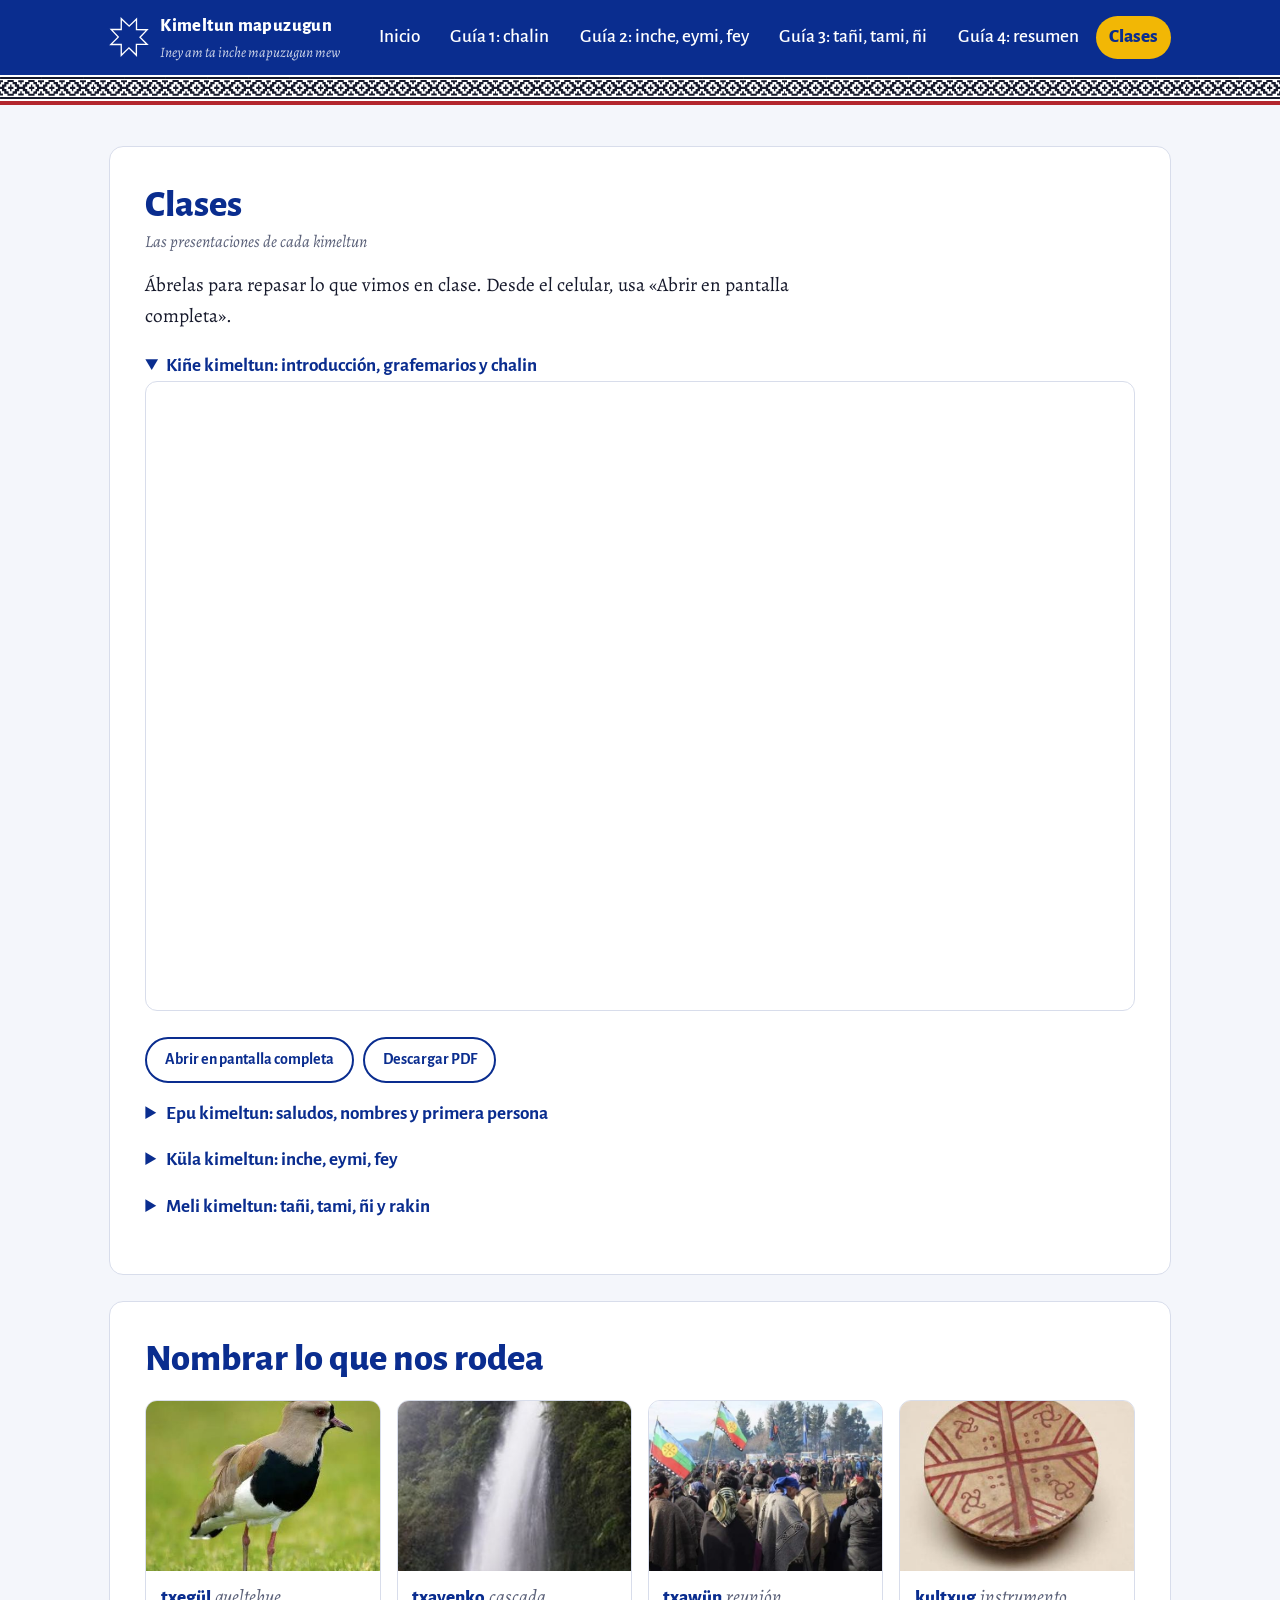
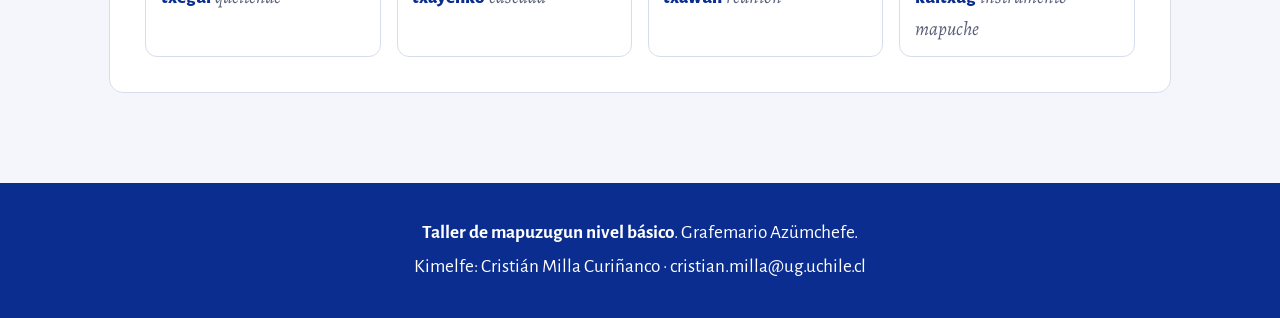
==== commit 54bb2ddf: "Guía 4, exportación del maestro y grafía Azümchefe - scripts/exportar_datos.py: exporta del Excel ma" ====
--- a/clases.html
+++ b/clases.html
@@ -16,7 +16,7 @@
     <svg viewBox="0 0 549 554" aria-hidden="true"><path fill-rule="evenodd" d="M158 0 158 162 6 164 114 276 0 391 158 392 158 553 273 441 386 553 386 391 388 389 548 389 440 281 548 167 388 167 387 6 277 114ZM177 45 277 140 367 51 369 53 369 185 504 186 414 280 503 370 368 371 367 507 274 414 177 508 176 372 45 371 139 277 50 183 176 182Z"/></svg>
     <span><b>Kimeltun mapuzugun</b><small>Iney am ta inche mapuzugun mew</small></span>
   </a>
-  <nav><a href="index.html">Inicio</a><a href="guia-1.html">Guía 1: chalin</a><a href="guia-2.html">Guía 2: inche, eimi, fey</a><a href="guia-3.html">Guía 3: tañi, tami, ñi</a><a href="clases.html">Clases</a></nav>
+  <nav><a href="index.html">Inicio</a><a href="guia-1.html">Guía 1: chalin</a><a href="guia-2.html">Guía 2: inche, eymi, fey</a><a href="guia-3.html">Guía 3: tañi, tami, ñi</a><a href="guia-4.html">Guía 4: resumen</a><a href="clases.html">Clases</a></nav>
 </div></header>
 <div class="nimin"></div>
 
@@ -38,7 +38,7 @@
   </details>
 
   <details class="clase">
-    <summary>Küla kimeltun: inche, eimi, fey</summary>
+    <summary>Küla kimeltun: inche, eymi, fey</summary>
     <iframe src="clases/kimeltun-3.pdf" title="Presentación Kimeltun 3" loading="lazy"></iframe>
     <div class="acciones"><a class="btn sec" href="clases/kimeltun-3.pdf" target="_blank" rel="noopener">Abrir en pantalla completa</a><a class="btn sec" href="clases/kimeltun-3.pdf" download>Descargar PDF</a></div>
   </details>
--- a/estilos.css
+++ b/estilos.css
@@ -2,7 +2,7 @@
   --kallfu:#0A2D8F; --kallfu-2:#1B45B8; --kallfu-claro:#E7ECFA;
   --tinta:#16192B; --gris:#5A6078; --linea:#D8DDEB; --papel:#F4F6FB; --blanco:#fff;
   --choz:#F2B705;
-  --inche:#C62828; --eimi:#1E63D6; --fey:#2E7D32;
+  --inche:#C62828; --eymi:#1E63D6; --fey:#2E7D32;
   --ok:#2E7D32; --mal:#C62828; --casi:#B26A00;
   --sans:"Alegreya Sans",system-ui,sans-serif; --serif:"Alegreya",Georgia,serif;
   --r:14px; --copihue:#B3262E; --hoja:#3E6B3A; --madera:#8A5A2B; --crudo:#F6F2E8;
@@ -49,7 +49,7 @@
 /* Palabras en mapuzugun y personas */
 .mz{font-weight:800;color:var(--kallfu)}
 .es{color:var(--gris);font-style:italic}
-.p-inche{--c:var(--inche)} .p-eimi{--c:var(--eimi)} .p-fey{--c:var(--fey)}
+.p-inche{--c:var(--inche)} .p-eymi{--c:var(--eymi)} .p-fey{--c:var(--fey)}
 .chip{display:inline-block;font-family:var(--sans);font-weight:800;color:#fff;background:var(--c,var(--kallfu));padding:.1rem .6rem;border-radius:999px;font-size:.95em}
 .suf{color:var(--c);font-weight:800;border-bottom:3px solid var(--c)}
 .raiz{color:var(--tinta);font-weight:800}
@@ -295,7 +295,7 @@
 .traductor{margin-top:1.5rem;padding:1.3rem;border-radius:var(--r);background:var(--papel);border:2px solid var(--kallfu-claro)}
 .traductor input{font-size:1.3rem;width:min(100%,30rem)}
 .tr-frase{font-family:var(--sans);font-weight:800;font-size:clamp(1.6rem,4vw,2.2rem);color:var(--kallfu);margin:.6rem 0}
-.morf .pers.p-eimi{background:var(--eimi)} .morf .pers.p-fey{background:var(--fey)}
+.morf .pers.p-eymi{background:var(--eymi)} .morf .pers.p-fey{background:var(--fey)}
 .morf .tiempo{background:var(--choz);color:var(--kallfu)}
 .fuente{display:inline-block;font-family:var(--sans);font-size:.85rem;font-weight:700;padding:.1rem .6rem;border-radius:999px;background:#EAF5EA;color:var(--ok)}
 .fuente.verif{background:#FFF3DF;color:var(--casi)}
@@ -416,3 +416,36 @@
   .inicio-quiz{grid-template-columns:1fr}
   .inicio-quiz .lukus svg{width:44px;height:70px}
 }
+
+/* =================== Guía 4 =================== */
+.fig{font-family:system-ui,sans-serif;letter-spacing:.05em}
+.chip .fig{margin-right:.15rem}
+.leyenda{display:flex;flex-wrap:wrap;gap:.5rem;font-size:1.15rem}
+table.resumen td{font-size:1.05rem}
+table.resumen th[style]{color:#fff}
+.conj3 td{text-align:center}
+.conj3 td .es{font-size:.9rem}
+.neg-m{color:var(--copihue);font-weight:800;border-bottom:3px dotted var(--copihue)}
+.dos-tj{grid-template-columns:1fr 1.3fr;align-items:start}
+.tj-form label{display:block;font-weight:700;margin:.6rem 0 .2rem;font-size:.95rem;font-family:var(--sans)}
+.tj-form input,.tj-form select{width:100%}
+.tarjeta{border:6px solid var(--kallfu);border-radius:var(--r);overflow:hidden;background:#fff}
+.tj-cab{display:flex;align-items:center;gap:.7rem;background:var(--kallfu);color:#fff;padding:.8rem 1.1rem;border-bottom:5px solid var(--copihue)}
+.tj-cab svg{width:34px;height:34px;fill:#fff}
+.tj-cab b{font-family:var(--sans);font-size:1.5rem;font-weight:800}
+.tarjeta ol{list-style:none;margin:0;padding:1rem 1.2rem}
+.tarjeta li{padding:.35rem 0;border-bottom:1px solid var(--linea)}
+.tarjeta li:last-child{border:0}
+.tarjeta li .mz{display:block;font-size:1.25rem}
+.tarjeta li .es{font-size:1rem}
+.actividades{display:grid;gap:1rem;grid-template-columns:repeat(auto-fit,minmax(220px,1fr));margin-top:1.2rem}
+.actividades button{text-align:left;border:2px solid var(--c);border-radius:var(--r);background:#fff;padding:1rem 1.1rem;cursor:pointer;font-family:var(--sans);display:flex;flex-direction:column;gap:.3rem;transition:transform .15s,background .15s}
+.actividades button:hover{background:var(--kallfu-claro);transform:translateY(-2px)}
+.actividades .fig{color:var(--c);font-size:1.6rem;line-height:1}
+.actividades b{font-size:1.15rem;color:var(--tinta)}
+.actividades small{color:var(--gris);font-family:var(--serif);font-size:1rem}
+.q-viejo{display:inline-block;margin-left:.5rem;padding:.05rem .5rem;border-radius:999px;background:var(--choz);color:var(--kallfu);font-size:.8rem;font-weight:800;letter-spacing:0;text-transform:none}
+.q-fb.pista{background:#FFF7DA;border-left:5px solid var(--choz)}
+.q-texto .chip{font-size:.85em;vertical-align:middle}
+@media (max-width:760px){.dos-tj{grid-template-columns:1fr}}
+@media print{.actividades{display:none}.tarjeta{break-inside:avoid}}
